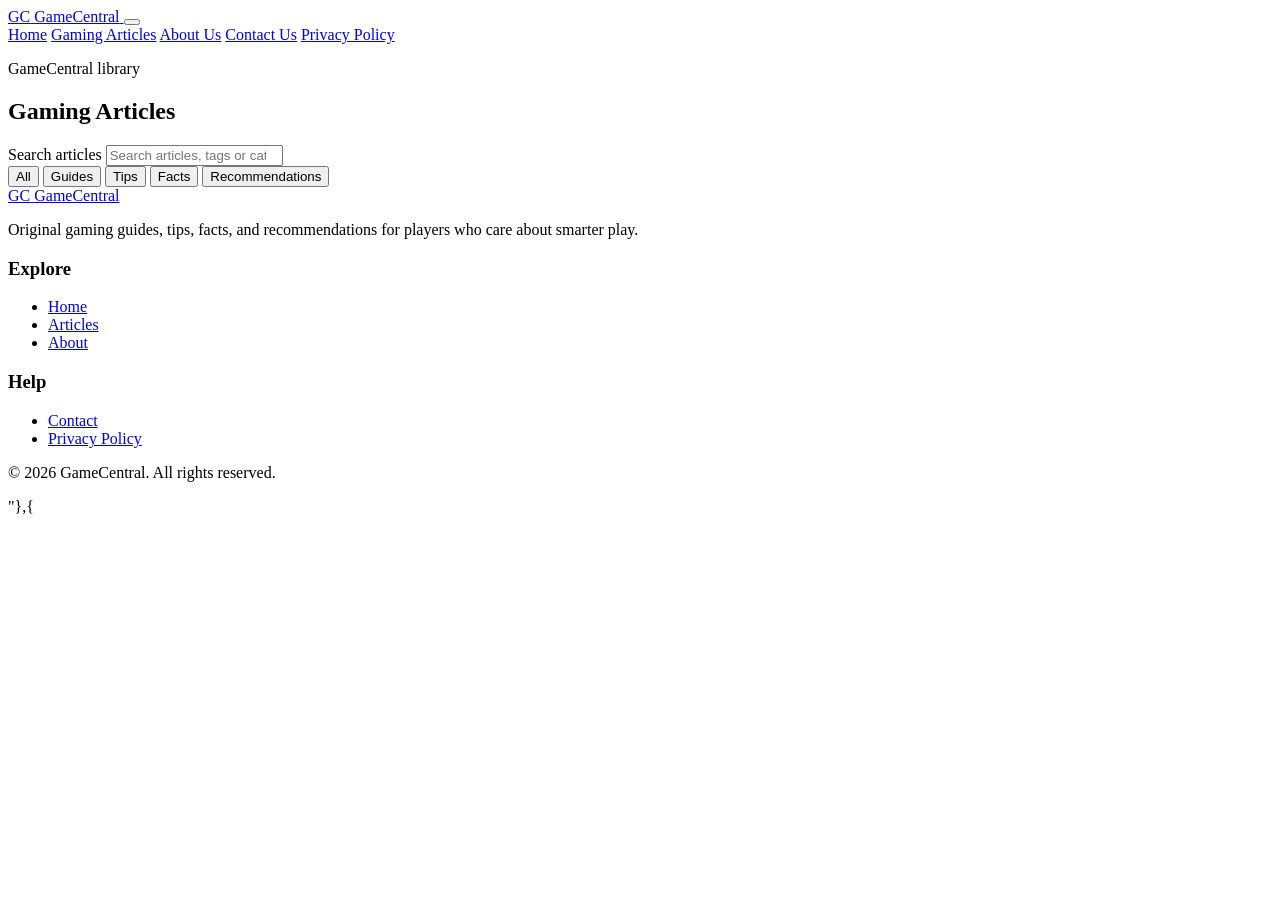
==== about.html @ 5910c17e "Create the GameCentral gaming blog website with a responsive static frontend and original article co" ====
<!DOCTYPE html>
<html lang="en">
  <head>
    <meta charset="UTF-8" />
    <meta name="viewport" content="width=device-width, initial-scale=1.0" />
    <meta
      name="description"
      content="Browse GameCentral gaming articles covering guides, tips, facts, and recommendations for modern players."
    />
    <title>Gaming Articles | GameCentral</title>
    <link rel="preconnect" href="https://fonts.googleapis.com" />
    <link rel="preconnect" href="https://fonts.gstatic.com" crossorigin />
    <link
      href="https://fonts.googleapis.com/css2?family=Inter:wght@400;500;600;700;800&display=swap"
      rel="stylesheet"
    />
    <link rel="stylesheet" href="css/styles.css" />
  </head>
  <body data-page="articles">
    <header class="site-header">
      <div class="container nav-wrap">
        <a class="brand" href="index.html" aria-label="GameCentral home">
          <span class="brand-mark">GC</span>
          <span>GameCentral</span>
        </a>

        <button class="nav-toggle" aria-expanded="false" aria-label="Open navigation">
          <span></span>
          <span></span>
          <span></span>
        </button>

        <nav class="main-nav" aria-label="Main navigation">
          <a href="index.html">Home</a>
          <a href="articles.html" class="active">Gaming Articles</a>
          <a href="about.html">About Us</a>
          <a href="contact.html">Contact Us</a>
          <a href="privacy.html">Privacy Policy</a>
        </nav>
      </div>
    </header>

    <main>
      <section class="page-hero narrow-hero">
        <div class="container">
          <p class="eyebrow">GameCentral library</p>
          <h1>Gaming Articles</h1>
        </div>
      </section>

      <section class="section">
        <div class="container">
          <div class="toolbar">
            <div class="search-box">
              <label class="sr-only" for="article-search">Search articles</label>
              <input id="article-search" type="search" placeholder="Search articles, tags or categories" />
            </div>
            <div class="category-filters" aria-label="Category filters">
              <button class="category-btn active" data-category="all" type="button">All</button>
              <button class="category-btn" data-category="Guides" type="button">Guides</button>
              <button class="category-btn" data-category="Tips" type="button">Tips</button>
              <button class="category-btn" data-category="Facts" type="button">Facts</button>
              <button class="category-btn" data-category="Recommendations" type="button">Recommendations</button>
            </div>
          </div>

          <div id="article-grid" class="card-grid"></div>
        </div>
      </section>
    </main>

    <footer class="site-footer">
      <div class="container footer-grid">
        <div>
          <a class="brand" href="index.html">
            <span class="brand-mark">GC</span>
            <span>GameCentral</span>
          </a>
          <p class="footer-copy">Original gaming guides, tips, facts, and recommendations for players who care about smarter play.</p>
        </div>

        <div>
          <h3>Explore</h3>
          <ul>
            <li><a href="index.html">Home</a></li>
            <li><a href="articles.html">Articles</a></li>
            <li><a href="about.html">About</a></li>
          </ul>
        </div>

        <div>
          <h3>Help</h3>
          <ul>
            <li><a href="contact.html">Contact</a></li>
            <li><a href="privacy.html">Privacy Policy</a></li>
          </ul>
        </div>
      </div>
      <div class="container footer-bottom">
        <p>© 2026 GameCentral. All rights reserved.</p>
      </div>
    </footer>

    <script src="js/main.js"></script>
  </body>
</html>





































































































































































"},{
---- css/styles.css ----
<!DOCTYPE html>
<html lang="en">
  <head>
    <meta charset="UTF-8" />
    <meta name="viewport" content="width=device-width, initial-scale=1.0" />
    <meta name="description" content="Read GameCentral article details and guides with practical gaming advice." />
    <title>GameCentral Article</title>
    <link rel="preconnect" href="https://fonts.googleapis.com" />
    <link rel="preconnect" href="https://fonts.gstatic.com" crossorigin />
    <link
      href="https://fonts.googleapis.com/css2?family=Inter:wght@400;500;600;700;800&display=swap"
      rel="stylesheet"
    />
    <link rel="stylesheet" href="css/styles.css" />
  </head>
  <body data-page="article">
    <header class="site-header">
      <div class="container nav-wrap">
        <a class="brand" href="index.html" aria-label="GameCentral home">
          <span class="brand-mark">GC</span>
          <span>GameCentral</span>
        </a>

        <button class="nav-toggle" aria-expanded="false" aria-label="Open navigation">
          <span></span>
          <span></span>
          <span></span>
        </button>

        <nav class="main-nav" aria-label="Main navigation">
          <a href="index.html">Home</a>
          <a href="articles.html">Gaming Articles</a>
          <a href="about.html">About Us</a>
          <a href="contact.html">Contact Us</a>
          <a href="privacy.html">Privacy Policy</a>
        </nav>
      </div>
    </header>

    <main>
      <div id="article-page"></div>
    </main>

    <footer class="site-footer">
      <div class="container footer-grid">
        <div>
          <a class="brand" href="index.html">
            <span class="brand-mark">GC</span>
            <span>GameCentral</span>
          </a>
          <p class="footer-copy">Original gaming guides, tips, facts, and recommendations for players who care about smarter play.</p>
        </div>

        <div>
          <h3>Explore</h3>
          <ul>
            <li><a href="index.html">Home</a></li>
            <li><a href="articles.html">Articles</a></li>
            <li><a href="about.html">About</a></li>
          </ul>
        </div>

        <div>
          <h3>Help</h3>
          <ul>
            <li><a href="contact.html">Contact</a></li>
            <li><a href="privacy.html">Privacy Policy</a></li>
          </ul>
        </div>
      </div>
      <div class="container footer-bottom">
        <p>© 2026 GameCentral. All rights reserved.</p>
      </div>
    </footer>

    <script src="js/main.js"></script>
  </body>
</html>





































































"},{
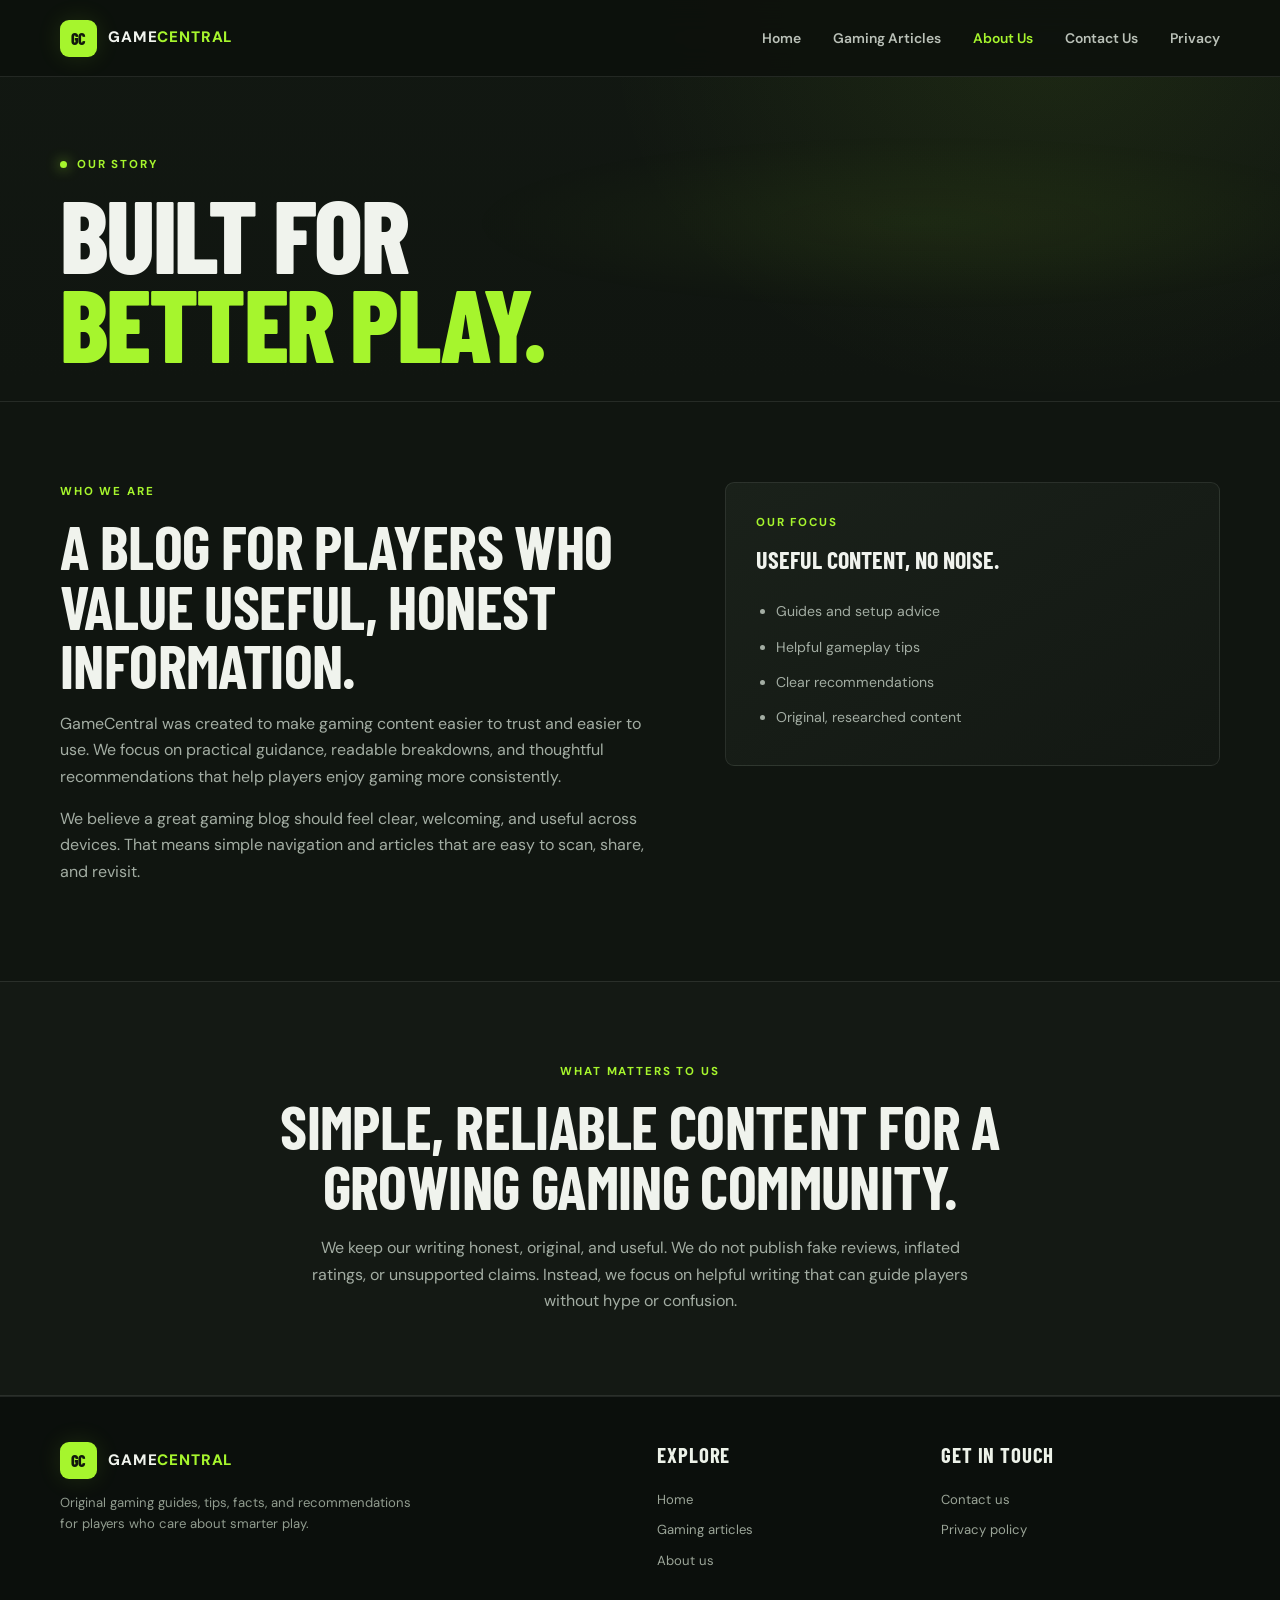
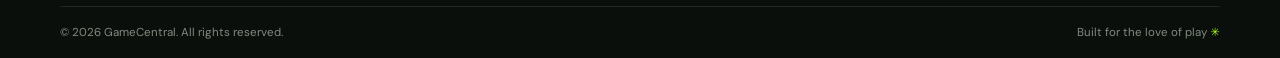
==== commit c8228b70: "Fix GameCentral asset paths and restore the styled responsive site across all pages." ====
--- a/about.html
+++ b/about.html
@@ -1,272 +1,5 @@
-<!DOCTYPE html>
-<html lang="en">
-  <head>
-    <meta charset="UTF-8" />
-    <meta name="viewport" content="width=device-width, initial-scale=1.0" />
-    <meta
-      name="description"
-      content="Browse GameCentral gaming articles covering guides, tips, facts, and recommendations for modern players."
-    />
-    <title>Gaming Articles | GameCentral</title>
-    <link rel="preconnect" href="https://fonts.googleapis.com" />
-    <link rel="preconnect" href="https://fonts.gstatic.com" crossorigin />
-    <link
-      href="https://fonts.googleapis.com/css2?family=Inter:wght@400;500;600;700;800&display=swap"
-      rel="stylesheet"
-    />
-    <link rel="stylesheet" href="css/styles.css" />
-  </head>
-  <body data-page="articles">
-    <header class="site-header">
-      <div class="container nav-wrap">
-        <a class="brand" href="index.html" aria-label="GameCentral home">
-          <span class="brand-mark">GC</span>
-          <span>GameCentral</span>
-        </a>
-
-        <button class="nav-toggle" aria-expanded="false" aria-label="Open navigation">
-          <span></span>
-          <span></span>
-          <span></span>
-        </button>
-
-        <nav class="main-nav" aria-label="Main navigation">
-          <a href="index.html">Home</a>
-          <a href="articles.html" class="active">Gaming Articles</a>
-          <a href="about.html">About Us</a>
-          <a href="contact.html">Contact Us</a>
-          <a href="privacy.html">Privacy Policy</a>
-        </nav>
-      </div>
-    </header>
-
-    <main>
-      <section class="page-hero narrow-hero">
-        <div class="container">
-          <p class="eyebrow">GameCentral library</p>
-          <h1>Gaming Articles</h1>
-        </div>
-      </section>
-
-      <section class="section">
-        <div class="container">
-          <div class="toolbar">
-            <div class="search-box">
-              <label class="sr-only" for="article-search">Search articles</label>
-              <input id="article-search" type="search" placeholder="Search articles, tags or categories" />
-            </div>
-            <div class="category-filters" aria-label="Category filters">
-              <button class="category-btn active" data-category="all" type="button">All</button>
-              <button class="category-btn" data-category="Guides" type="button">Guides</button>
-              <button class="category-btn" data-category="Tips" type="button">Tips</button>
-              <button class="category-btn" data-category="Facts" type="button">Facts</button>
-              <button class="category-btn" data-category="Recommendations" type="button">Recommendations</button>
-            </div>
-          </div>
-
-          <div id="article-grid" class="card-grid"></div>
-        </div>
-      </section>
-    </main>
-
-    <footer class="site-footer">
-      <div class="container footer-grid">
-        <div>
-          <a class="brand" href="index.html">
-            <span class="brand-mark">GC</span>
-            <span>GameCentral</span>
-          </a>
-          <p class="footer-copy">Original gaming guides, tips, facts, and recommendations for players who care about smarter play.</p>
-        </div>
-
-        <div>
-          <h3>Explore</h3>
-          <ul>
-            <li><a href="index.html">Home</a></li>
-            <li><a href="articles.html">Articles</a></li>
-            <li><a href="about.html">About</a></li>
-          </ul>
-        </div>
-
-        <div>
-          <h3>Help</h3>
-          <ul>
-            <li><a href="contact.html">Contact</a></li>
-            <li><a href="privacy.html">Privacy Policy</a></li>
-          </ul>
-        </div>
-      </div>
-      <div class="container footer-bottom">
-        <p>© 2026 GameCentral. All rights reserved.</p>
-      </div>
-    </footer>
-
-    <script src="js/main.js"></script>
-  </body>
-</html>
-
-
-
-
-
-
-
-
-
-
-
-
-
-
-
-
-
-
-
-
-
-
-
-
-
-
-
-
-
-
-
-
-
-
-
-
-
-
-
-
-
-
-
-
-
-
-
-
-
-
-
-
-
-
-
-
-
-
-
-
-
-
-
-
-
-
-
-
-
-
-
-
-
-
-
-
-
-
-
-
-
-
-
-
-
-
-
-
-
-
-
-
-
-
-
-
-
-
-
-
-
-
-
-
-
-
-
-
-
-
-
-
-
-
-
-
-
-
-
-
-
-
-
-
-
-
-
-
-
-
-
-
-
-
-
-
-
-
-
-
-
-
-
-
-
-
-
-
-
-
-
-
-
-
-
-
-
-
-
-
-
-
-
-
-
-"},{+<!doctype html>
+<html lang="en"><head><meta charset="utf-8"><meta name="viewport" content="width=device-width, initial-scale=1"><meta name="description" content="Learn about GameCentral, a gaming blog focused on useful guides, practical tips, and original recommendations."><meta name="theme-color" content="#101510"><title>About Us | GameCentral</title><link rel="preconnect" href="https://fonts.googleapis.com"><link rel="preconnect" href="https://fonts.gstatic.com" crossorigin><link href="https://fonts.googleapis.com/css2?family=Barlow+Condensed:wght@600;700;800&family=DM+Sans:wght@400;500;600;700&display=swap" rel="stylesheet"><link rel="stylesheet" href="./css/styles.css"></head>
+<body data-page="about"><header class="site-header"><div class="container nav-wrap"><a class="brand" href="index.html"><span class="brand-mark">GC</span><span>GAME<span class="brand-accent">CENTRAL</span></span></a><button class="nav-toggle" aria-expanded="false" aria-label="Open navigation"><span></span><span></span><span></span></button><nav class="main-nav" aria-label="Main navigation"><a href="index.html">Home</a><a href="articles.html">Gaming Articles</a><a class="active" href="about.html">About Us</a><a href="contact.html">Contact Us</a><a href="privacy.html">Privacy</a></nav></div></header>
+<main><section class="page-hero"><div class="container"><p class="eyebrow"><span class="pulse-dot"></span> Our story</p><h1>Built for<br><span class="accent-text">better play.</span></h1></div></section><section class="section"><div class="container two-col"><div><p class="eyebrow">Who we are</p><h2>A blog for players who value useful, honest information.</h2><p>GameCentral was created to make gaming content easier to trust and easier to use. We focus on practical guidance, readable breakdowns, and thoughtful recommendations that help players enjoy gaming more consistently.</p><p>We believe a great gaming blog should feel clear, welcoming, and useful across devices. That means simple navigation and articles that are easy to scan, share, and revisit.</p></div><aside class="info-card"><p class="eyebrow">Our focus</p><h3>Useful content, no noise.</h3><ul><li>Guides and setup advice</li><li>Helpful gameplay tips</li><li>Clear recommendations</li><li>Original, researched content</li></ul></aside></div></section><section class="section soft-section"><div class="container narrow center"><p class="eyebrow">What matters to us</p><h2>Simple, reliable content for a growing gaming community.</h2><p>We keep our writing honest, original, and useful. We do not publish fake reviews, inflated ratings, or unsupported claims. Instead, we focus on helpful writing that can guide players without hype or confusion.</p></div></section></main>
+<footer class="site-footer"><div class="container footer-grid"><div><a class="brand" href="index.html"><span class="brand-mark">GC</span><span>GAME<span class="brand-accent">CENTRAL</span></span></a><p class="footer-copy">Original gaming guides, tips, facts, and recommendations for players who care about smarter play.</p></div><div><h3>Explore</h3><a href="index.html">Home</a><a href="articles.html">Gaming articles</a><a href="about.html">About us</a></div><div><h3>Get in touch</h3><a href="contact.html">Contact us</a><a href="privacy.html">Privacy policy</a></div></div><div class="container footer-bottom"><span>© 2026 GameCentral. All rights reserved.</span><span>Built for the love of play <b>✳</b></span></div></footer><script src="./js/main.js" defer></script></body></html>
--- a/css/styles.css
+++ b/css/styles.css
@@ -1,148 +1,7 @@
-<!DOCTYPE html>
-<html lang="en">
-  <head>
-    <meta charset="UTF-8" />
-    <meta name="viewport" content="width=device-width, initial-scale=1.0" />
-    <meta name="description" content="Read GameCentral article details and guides with practical gaming advice." />
-    <title>GameCentral Article</title>
-    <link rel="preconnect" href="https://fonts.googleapis.com" />
-    <link rel="preconnect" href="https://fonts.gstatic.com" crossorigin />
-    <link
-      href="https://fonts.googleapis.com/css2?family=Inter:wght@400;500;600;700;800&display=swap"
-      rel="stylesheet"
-    />
-    <link rel="stylesheet" href="css/styles.css" />
-  </head>
-  <body data-page="article">
-    <header class="site-header">
-      <div class="container nav-wrap">
-        <a class="brand" href="index.html" aria-label="GameCentral home">
-          <span class="brand-mark">GC</span>
-          <span>GameCentral</span>
-        </a>
-
-        <button class="nav-toggle" aria-expanded="false" aria-label="Open navigation">
-          <span></span>
-          <span></span>
-          <span></span>
-        </button>
-
-        <nav class="main-nav" aria-label="Main navigation">
-          <a href="index.html">Home</a>
-          <a href="articles.html">Gaming Articles</a>
-          <a href="about.html">About Us</a>
-          <a href="contact.html">Contact Us</a>
-          <a href="privacy.html">Privacy Policy</a>
-        </nav>
-      </div>
-    </header>
-
-    <main>
-      <div id="article-page"></div>
-    </main>
-
-    <footer class="site-footer">
-      <div class="container footer-grid">
-        <div>
-          <a class="brand" href="index.html">
-            <span class="brand-mark">GC</span>
-            <span>GameCentral</span>
-          </a>
-          <p class="footer-copy">Original gaming guides, tips, facts, and recommendations for players who care about smarter play.</p>
-        </div>
-
-        <div>
-          <h3>Explore</h3>
-          <ul>
-            <li><a href="index.html">Home</a></li>
-            <li><a href="articles.html">Articles</a></li>
-            <li><a href="about.html">About</a></li>
-          </ul>
-        </div>
-
-        <div>
-          <h3>Help</h3>
-          <ul>
-            <li><a href="contact.html">Contact</a></li>
-            <li><a href="privacy.html">Privacy Policy</a></li>
-          </ul>
-        </div>
-      </div>
-      <div class="container footer-bottom">
-        <p>© 2026 GameCentral. All rights reserved.</p>
-      </div>
-    </footer>
-
-    <script src="js/main.js"></script>
-  </body>
-</html>
-
-
-
-
-
-
-
-
-
-
-
-
-
-
-
-
-
-
-
-
-
-
-
-
-
-
-
-
-
-
-
-
-
-
-
-
-
-
-
-
-
-
-
-
-
-
-
-
-
-
-
-
-
-
-
-
-
-
-
-
-
-
-
-
-
-
-
-
-
-"},{+@import url('https://fonts.googleapis.com/css2?family=Barlow+Condensed:wght@600;700;800&family=DM+Sans:wght@400;500;600;700&display=swap');
+:root{color-scheme:dark;--bg:#101510;--bg-deep:#0b0f0c;--surface:#171d18;--surface-2:#1d251e;--line:rgba(230,245,232,.10);--text:#f0f3ed;--muted:#a3ada3;--green:#a6f52d;--green-dim:#78bb21;--max:1160px;--display:'Barlow Condensed',Impact,sans-serif;--body:'DM Sans',system-ui,sans-serif}
+*{box-sizing:border-box}html{scroll-behavior:smooth;scroll-padding-top:90px}body{margin:0;min-width:320px;background:var(--bg);color:var(--text);font:16px/1.65 var(--body);-webkit-font-smoothing:antialiased}body:before{content:"";position:fixed;inset:0;z-index:-1;pointer-events:none;background:radial-gradient(ellipse at 82% 4%,rgba(166,245,45,.075),transparent 30%),linear-gradient(180deg,#121812 0%,var(--bg) 42%)}a{color:inherit;text-decoration:none}img{display:block;max-width:100%}button,input,textarea{font:inherit}button{cursor:pointer}.container{width:min(var(--max),calc(100% - 48px));margin-inline:auto}.narrow{max-width:760px}.accent-text,.brand-accent{color:var(--green)}.eyebrow{display:flex;align-items:center;gap:10px;margin:0 0 15px;color:var(--green);font-size:.72rem;font-weight:700;letter-spacing:.16em;text-transform:uppercase}.pulse-dot,.live-dot{width:7px;height:7px;border-radius:50%;background:var(--green);box-shadow:0 0 13px rgba(166,245,45,.8)}.site-header{position:sticky;top:0;z-index:20;background:rgba(13,17,13,.9);backdrop-filter:blur(16px);border-bottom:1px solid var(--line)}.nav-wrap{min-height:76px;display:flex;align-items:center;justify-content:space-between;gap:30px}.brand{display:inline-flex;align-items:center;gap:11px;font-size:.95rem;font-weight:800;letter-spacing:.055em}.brand-mark{display:grid;place-items:center;width:37px;height:37px;border-radius:9px;background:var(--green);color:#11170c;font:800 1rem var(--display);letter-spacing:-.03em;box-shadow:0 0 25px rgba(166,245,45,.12)}.main-nav{display:flex;align-items:center;gap:32px}.main-nav a{color:#bac1b8;font-size:.87rem;font-weight:600;transition:color .18s}.main-nav a:hover,.main-nav a.active{color:var(--green)}.nav-toggle{display:none;width:44px;height:42px;border:1px solid var(--line);border-radius:8px;background:var(--surface)}.nav-toggle span{display:block;width:20px;height:2px;margin:4px auto;background:var(--text);border-radius:2px}.hero{position:relative;overflow:hidden;padding:92px 0 98px;border-bottom:1px solid var(--line)}.hero:after{content:"";position:absolute;inset:auto 0 0;height:1px;background:linear-gradient(90deg,transparent,var(--green),transparent);opacity:.28}.hero-layout{display:grid;grid-template-columns:1.04fr .96fr;gap:64px;align-items:center}.hero-copy h1,.page-hero h1{margin:0;font:800 clamp(4rem,8vw,7.3rem)/.87 var(--display);letter-spacing:-.025em;text-transform:uppercase}.lead{max-width:58ch;color:#bac2b9;font-size:1.04rem;line-height:1.8;margin:24px 0 0}.hero-actions{display:flex;flex-wrap:wrap;gap:13px;margin-top:30px}.btn{display:inline-flex;align-items:center;justify-content:center;gap:12px;min-height:49px;padding:0 20px;border:1px solid transparent;border-radius:6px;font-size:.87rem;font-weight:700;transition:transform .18s,background .18s,border-color .18s}.btn:hover{transform:translateY(-2px)}.btn-primary{background:var(--green);color:#11170c}.btn-primary:hover{background:#b8ff4b;box-shadow:0 8px 26px rgba(166,245,45,.15)}.btn-secondary{border-color:var(--line);background:rgba(255,255,255,.025);color:var(--text)}.btn-secondary:hover{border-color:rgba(166,245,45,.5)}.hero-note{display:flex;align-items:center;gap:10px;margin-top:32px;color:var(--muted);font-size:.82rem}.note-icon{color:var(--green)}.hero-art{position:relative;min-height:390px;display:grid;place-items:center}.art-glow{position:absolute;width:72%;aspect-ratio:1;border-radius:50%;background:rgba(166,245,45,.13);filter:blur(85px)}.art-frame{position:relative;width:min(100%,440px);aspect-ratio:1.12;overflow:hidden;display:flex;flex-direction:column;justify-content:space-between;padding:20px 24px;border:1px solid rgba(166,245,45,.32);border-radius:12px;background:linear-gradient(140deg,rgba(31,42,29,.92),rgba(14,19,15,.98) 60%),repeating-linear-gradient(135deg,transparent 0 20px,rgba(255,255,255,.02) 21px 22px);box-shadow:0 24px 80px #0008}.art-frame:before,.art-frame:after{content:"";position:absolute;width:130px;height:130px;border:1px solid rgba(166,245,45,.12);transform:rotate(45deg)}.art-frame:before{right:-55px;top:-50px}.art-frame:after{left:-55px;bottom:-50px}.art-top{z-index:1;display:flex;align-items:center;gap:9px;color:#aab4a5;font-size:.64rem;letter-spacing:.11em}.art-top span:last-child{margin-left:auto}.controller{position:relative;z-index:1;width:245px;height:120px;margin:auto;background:linear-gradient(155deg,#343d34,#161d17);border:1px solid #536149;border-radius:48% 48% 36% 36%;transform:rotate(-10deg);box-shadow:inset 0 10px 24px #ffffff12,0 30px 35px #0008}.controller:before,.controller:after{content:"";position:absolute;bottom:-4px;width:76px;height:83px;background:linear-gradient(140deg,#2c342c,#101510);border:1px solid #475343;border-radius:50% 30% 45% 45%;z-index:-1}.controller:before{left:10px;transform:rotate(20deg)}.controller:after{right:10px;transform:rotate(-20deg)}.controller-pad{position:absolute;left:46px;top:42px;width:35px;height:35px;border-radius:5px;background:#131812}.controller-pad:before,.controller-pad:after{content:"";position:absolute;background:#798174;border-radius:2px}.controller-pad:before{width:29px;height:9px;left:3px;top:13px}.controller-pad:after{width:9px;height:29px;left:13px;top:3px}.controller-stick{position:absolute;left:104px;top:45px;width:24px;height:24px;border:5px solid #101510;border-radius:50%;background:#687360}.controller-buttons{position:absolute;right:43px;top:34px;display:grid;grid-template-columns:repeat(2,12px);gap:8px}.controller-buttons i{width:11px;height:11px;border-radius:50%;background:var(--green);box-shadow:0 0 8px #a6f52d77}.controller-buttons i:nth-child(2){background:#e2eee0}.controller-buttons i:nth-child(3){background:#83917c}.art-caption{z-index:1;display:flex;align-items:end;justify-content:space-between;color:#e8f0e2;font:700 1.05rem/1.05 var(--display);letter-spacing:.08em}.caption-mark{color:var(--green);font-size:2rem}.caption-mark span{font:500 .6rem var(--body);vertical-align:top}.floating-tag{position:absolute;z-index:2;padding:10px 13px;border:1px solid rgba(166,245,45,.35);border-radius:5px;background:#121912;color:#dae4d5;font-size:.68rem;font-weight:700;letter-spacing:.11em}.floating-tag b{margin-left:8px;color:var(--green)}.tag-one{top:48px;right:-20px}.tag-two{bottom:42px;left:-18px}.section{padding:80px 0}.soft-section{background:rgba(255,255,255,.018);border-top:1px solid var(--line);border-bottom:1px solid var(--line)}.section-heading{display:flex;align-items:end;justify-content:space-between;gap:24px;margin-bottom:29px}.section-heading h2,.two-col h2,.center h2,.contact-info h2{margin:0;font:700 clamp(2.4rem,5vw,3.8rem)/.98 var(--display);letter-spacing:-.01em;text-transform:uppercase}.text-link{color:var(--green);font-size:.85rem;font-weight:700}.text-link span{margin-left:5px}.card-grid{display:grid;grid-template-columns:repeat(3,minmax(0,1fr));gap:20px}.article-card{min-width:0;overflow:hidden;border:1px solid var(--line);border-radius:9px;background:linear-gradient(160deg,#1b231c,#141a15);transition:transform .2s,border-color .2s,box-shadow .2s}.article-card:hover{transform:translateY(-5px);border-color:rgba(166,245,45,.42);box-shadow:0 17px 40px #0003}.article-image-link{position:relative;display:block;overflow:hidden;aspect-ratio:1.62;background:#222b21}.article-card img{width:100%;height:100%;object-fit:cover;transition:transform .4s,opacity .2s;opacity:.88}.article-card:hover img{transform:scale(1.04);opacity:1}.image-shade{position:absolute;inset:35% 0 0;background:linear-gradient(transparent,rgba(10,14,10,.65))}.article-body{padding:18px 19px 17px}.meta-row-card{display:flex;align-items:center;justify-content:space-between;gap:10px;margin-bottom:12px;color:#9da79b;font-size:.72rem}.category-pill{display:inline-block;padding:4px 8px;border:1px solid rgba(166,245,45,.22);border-radius:3px;background:rgba(166,245,45,.08);color:var(--green);font-size:.64rem;font-weight:700;letter-spacing:.1em;text-transform:uppercase}.article-card h3{margin:0 0 9px;font:700 1.65rem/1.03 var(--display);letter-spacing:.005em;text-transform:uppercase}.article-card p{margin:0;color:#aab3a7;font-size:.86rem;line-height:1.7}.article-footer{display:flex;justify-content:space-between;align-items:center;gap:12px;margin-top:17px;padding-top:13px;border-top:1px solid var(--line);color:#909a8d;font-size:.73rem}.read-link{color:var(--green);font-weight:700}.values-section{padding-top:76px}.heading-copy{max-width:350px;margin:0;color:var(--muted);font-size:.91rem}.value-grid{display:grid;grid-template-columns:repeat(3,1fr);gap:17px}.value-grid article,.info-card,.contact-info,.contact-form,.policy-card{border:1px solid var(--line);border-radius:9px;background:linear-gradient(150deg,#1a211a,#131813)}.value-grid article{padding:23px}.value-number{display:block;margin-bottom:22px;color:var(--green);font:700 2rem var(--display)}.value-grid h3,.info-card h3{margin:0 0 8px;font:700 1.5rem/1.05 var(--display);text-transform:uppercase}.value-grid p,.info-card li,.contact-info>p,.policy-card p{color:var(--muted);font-size:.88rem}.page-hero{padding:78px 0 34px;border-bottom:1px solid var(--line);background:radial-gradient(ellipse at 72% 45%,rgba(166,245,45,.055),transparent 35%)}.page-hero h1{font-size:clamp(3.8rem,8vw,6.6rem)}.page-hero .lead{max-width:670px}.article-list-section{padding-top:38px}.toolbar{display:grid;grid-template-columns:minmax(240px,1fr) auto;gap:16px;align-items:center;margin-bottom:17px}.search-box{display:flex;align-items:center;gap:10px;min-height:48px;padding:0 14px;border:1px solid var(--line);border-radius:6px;background:#121812;color:var(--green)}.search-box>span:first-child{font-size:1.5rem;line-height:1}.search-box input{width:100%;border:0;outline:0;background:transparent;color:var(--text);font-size:.86rem}.search-box input::placeholder{color:#879184}.category-filters{display:flex;flex-wrap:wrap;gap:7px}.category-btn{min-height:37px;padding:0 12px;border:1px solid var(--line);border-radius:4px;background:transparent;color:#aeb8a9;font-size:.72rem;font-weight:700;transition:.18s}.category-btn:hover,.category-btn.active{border-color:var(--green);background:var(--green);color:#11170c}.results-label{min-height:1.2em;margin:0 0 15px;color:#8f998b;font-size:.75rem}.empty-state{grid-column:1/-1;padding:38px;border:1px dashed var(--line);border-radius:8px;color:var(--muted);text-align:center}.two-col,.contact-layout{display:grid;grid-template-columns:1.1fr .9fr;gap:60px;align-items:start}.two-col>div>p:not(.eyebrow){color:var(--muted)}.info-card{padding:30px}.info-card ul{margin:22px 0 0;padding-left:20px}.info-card li{padding:6px 0}.center{text-align:center}.center .eyebrow{justify-content:center}.center p:last-child{max-width:680px;margin:20px auto 0;color:var(--muted)}.policy-wrap{max-width:850px}.policy-card{padding:clamp(24px,5vw,48px)}.policy-card h2{margin:30px 0 8px;font:700 1.7rem var(--display);text-transform:uppercase}.policy-card h2:first-of-type{margin-top:22px}.policy-card p{line-height:1.85}.policy-updated{margin:0!important;color:var(--green)!important;font-size:.75rem!important}.contact-layout{grid-template-columns:.85fr 1.15fr;gap:25px}.contact-info,.contact-form{padding:30px}.contact-info h2{font-size:clamp(2rem,4vw,3.1rem)}.contact-details{display:grid;gap:17px;margin-top:29px}.contact-details div span{display:block;margin-bottom:3px;color:var(--green);font-size:.7rem;font-weight:700;letter-spacing:.12em;text-transform:uppercase}.contact-details p,.contact-details a{margin:0;color:#c4cdc0;font-size:.88rem}.contact-details a:hover{color:var(--green)}.contact-form{display:grid;gap:16px}.field-grid{display:grid;grid-template-columns:1fr 1fr;gap:14px}.contact-form label{display:grid;gap:7px;color:#c6cec2;font-size:.78rem;font-weight:600}.contact-form input,.contact-form textarea{width:100%;border:1px solid var(--line);border-radius:5px;background:#101510;color:var(--text);padding:12px 13px;outline:none;resize:vertical}.contact-form input:focus,.contact-form textarea:focus,.search-box:focus-within{border-color:var(--green);box-shadow:0 0 0 3px rgba(166,245,45,.08)}.contact-form input::placeholder,.contact-form textarea::placeholder{color:#707b6d}.contact-form button{justify-self:start}.form-status{min-height:1.4em;margin:0;color:var(--green);font-size:.8rem}.article-shell{padding:46px 0 82px}.article-hero{overflow:hidden;margin-bottom:32px;border:1px solid var(--line);border-radius:9px;background:#171e17}.article-hero img{width:100%;max-height:470px;aspect-ratio:2.1;object-fit:cover}.article-meta{max-width:860px;margin:auto;padding:28px 30px 8px}.article-meta h1{margin:0;font:700 clamp(2.8rem,6vw,5rem)/.95 var(--display);text-transform:uppercase}.article-summary{max-width:860px;margin:auto;padding:0 30px 27px;color:#b1bbb0}.article-content{max-width:760px;margin:0 auto}.article-content p,.article-content li{color:#bbc4b8;font-size:1rem;line-height:1.9}.article-content h2{margin:34px 0 10px;font:700 2rem var(--display);text-transform:uppercase}.back-link{display:inline-flex;margin-top:20px;color:var(--green);font-size:.85rem;font-weight:700}.site-footer{padding:45px 0 0;border-top:1px solid var(--line);background:#0b0f0c}.footer-grid{display:grid;grid-template-columns:1.6fr .7fr .8fr;gap:40px;padding-bottom:34px}.footer-copy{max-width:360px;color:#919c8f;font-size:.82rem}.footer-grid h3{margin:0 0 13px;color:#edf2e9;font:700 1.3rem var(--display);letter-spacing:.04em;text-transform:uppercase}.footer-grid>div:not(:first-child){display:flex;flex-direction:column;align-items:flex-start;gap:9px}.footer-grid>div>a:not(.brand){color:#9ba598;font-size:.82rem}.footer-grid>div>a:hover:not(.brand){color:var(--green)}.footer-bottom{display:flex;justify-content:space-between;gap:15px;padding:16px 0;border-top:1px solid var(--line);color:#808b7e;font-size:.72rem}.footer-bottom b{color:var(--green)}.sr-only{position:absolute;width:1px;height:1px;padding:0;margin:-1px;overflow:hidden;clip:rect(0,0,0,0);white-space:nowrap;border:0}:focus-visible{outline:2px solid var(--green);outline-offset:3px}
+@media(max-width:900px){.hero-layout{grid-template-columns:1fr 1fr;gap:26px}.hero-copy h1{font-size:clamp(4rem,9vw,6rem)}.hero-art{min-height:340px}.toolbar{grid-template-columns:1fr}.card-grid{grid-template-columns:repeat(2,minmax(0,1fr))}.contact-layout{grid-template-columns:1fr 1fr;gap:16px}.main-nav{gap:18px}.main-nav a{font-size:.8rem}}
+@media(max-width:680px){.container{width:min(var(--max),calc(100% - 34px))}.nav-wrap{min-height:67px}.nav-toggle{display:block}.main-nav{position:absolute;top:66px;left:17px;right:17px;display:none;align-items:stretch;gap:0;padding:9px;border:1px solid var(--line);border-radius:8px;background:#111711;box-shadow:0 18px 45px #0009}.main-nav.open{display:flex;flex-direction:column}.main-nav a{padding:12px 10px;border-bottom:1px solid rgba(255,255,255,.05);font-size:.9rem}.main-nav a:last-child{border:0}.hero{padding:62px 0 67px}.hero-layout{grid-template-columns:1fr;gap:30px}.hero-copy h1{font-size:clamp(4rem,15vw,6rem)}.hero-art{min-height:300px;width:min(100%,450px);margin:auto}.art-frame{width:calc(100% - 22px)}.tag-one{right:0}.tag-two{left:0}.section{padding:59px 0}.section-heading{align-items:flex-start;flex-direction:column;gap:13px}.section-heading h2{font-size:2.8rem}.heading-copy{max-width:unset}.card-grid,.value-grid{grid-template-columns:1fr}.article-card{display:grid;grid-template-columns:38% 1fr;min-height:170px}.article-image-link{height:100%;min-height:170px;aspect-ratio:auto}.article-card img{height:100%;position:absolute;inset:0}.article-body{padding:15px}.article-card h3{font-size:1.4rem}.article-card p{font-size:.78rem}.article-footer{margin-top:12px;padding-top:9px}.page-hero{padding:58px 0 28px}.page-hero h1{font-size:clamp(3.8rem,14vw,5.5rem)}.toolbar{gap:11px}.category-filters{gap:6px}.category-btn{padding:0 9px;font-size:.68rem}.two-col,.contact-layout{grid-template-columns:1fr;gap:22px}.field-grid{grid-template-columns:1fr}.contact-info,.contact-form{padding:23px}.footer-grid{grid-template-columns:1fr 1fr;gap:26px}.footer-grid>div:first-child{grid-column:1/-1}.footer-bottom{flex-direction:column;gap:4px}.article-shell{padding:25px 0 58px}.article-hero img{aspect-ratio:1.5}.article-meta{padding:22px 18px 8px}.article-summary{padding:0 18px 20px}}
+@media(max-width:390px){.article-card{grid-template-columns:1fr}.article-image-link{height:170px}.article-card img{position:static}.footer-grid{grid-template-columns:1fr 1fr}.hero-actions .btn{padding-inline:15px}.stat-list{gap:20px}}
+@media(prefers-reduced-motion:reduce){*,*::before,*::after{scroll-behavior:auto!important;transition:none!important}}
